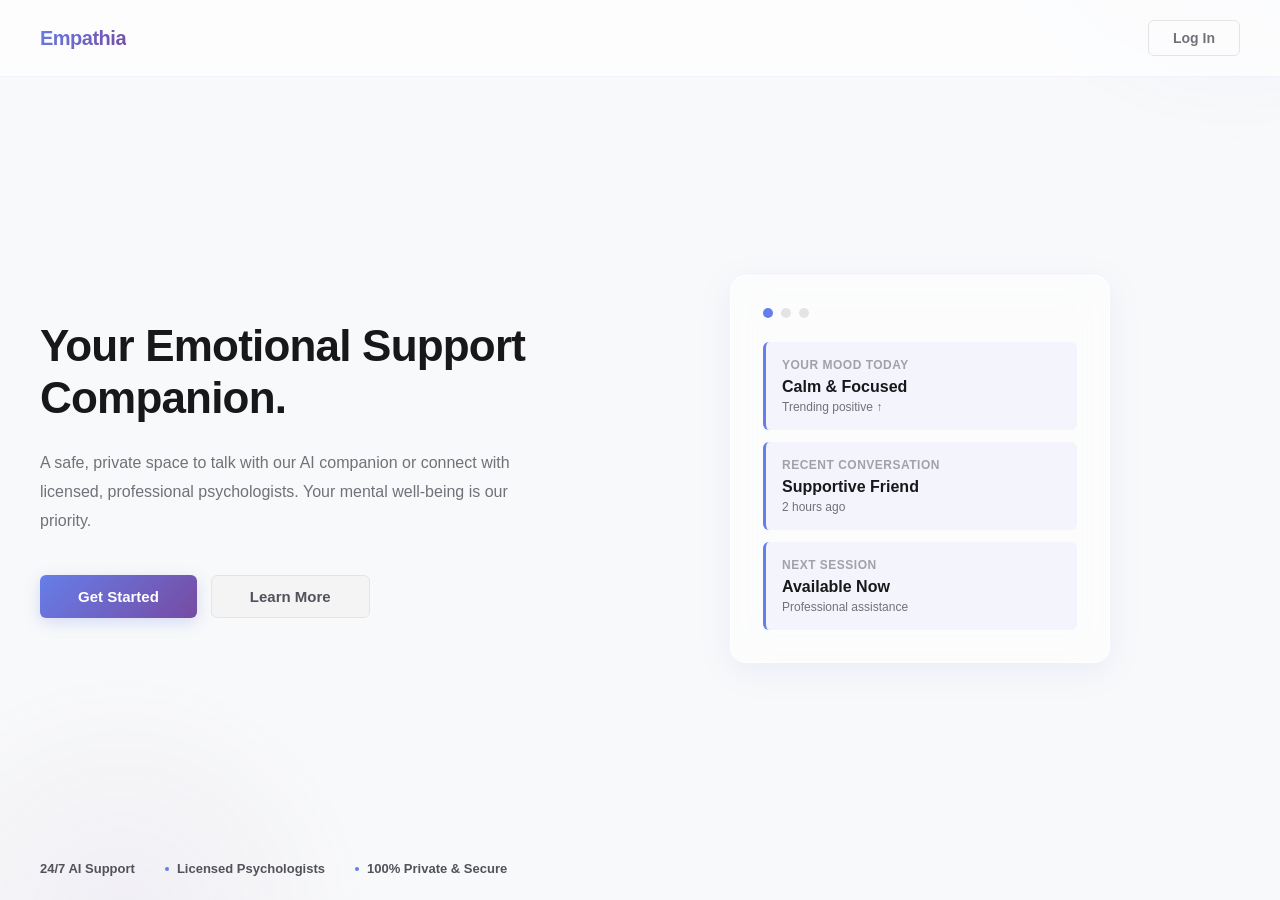
==== templates/landing.html @ 787e62e5 "Add psychologist features: profile management, session handling, rating system, and UI improvements" ====
<!DOCTYPE html>
<html lang="en">
<head>
    <meta charset="UTF-8">
    <meta name="viewport" content="width=device-width, initial-scale=1.0">
    <title>Empathia - Your Emotional Support Companion</title>
    <style>
        * {
            margin: 0;
            padding: 0;
            box-sizing: border-box;
        }

        html, body {
            height: 100%;
            overflow: hidden;
        }

        body {
            font-family: -apple-system, BlinkMacSystemFont, 'Segoe UI', Roboto, 'Helvetica Neue', sans-serif;
            background: #f8f9fa;
            position: relative;
        }

        /* Premium background with subtle glow */
        body::before {
            content: '';
            position: fixed;
            top: -50%;
            right: -20%;
            width: 600px;
            height: 600px;
            background: radial-gradient(circle, rgba(102, 126, 234, 0.08) 0%, transparent 70%);
            border-radius: 50%;
            pointer-events: none;
            z-index: 0;
        }

        body::after {
            content: '';
            position: fixed;
            bottom: -30%;
            left: -10%;
            width: 500px;
            height: 500px;
            background: radial-gradient(circle, rgba(118, 75, 162, 0.06) 0%, transparent 70%);
            border-radius: 50%;
            pointer-events: none;
            z-index: 0;
        }

        .container-full {
            height: 100vh;
            display: flex;
            flex-direction: column;
            position: relative;
            z-index: 1;
        }

        /* Navbar */
        .navbar {
            display: flex;
            justify-content: space-between;
            align-items: center;
            padding: 24px 60px;
            background: rgba(255, 255, 255, 0.7);
            backdrop-filter: blur(8px);
            border-bottom: 1px solid rgba(102, 126, 234, 0.08);
        }

        .logo {
            font-size: 20px;
            font-weight: 700;
            color: #3f3f46;
            letter-spacing: -0.5px;
            background: linear-gradient(135deg, #667eea 0%, #764ba2 100%);
            -webkit-background-clip: text;
            -webkit-text-fill-color: transparent;
            background-clip: text;
        }

        .nav-links {
            display: flex;
            gap: 20px;
            align-items: center;
        }

        .login-btn {
            background: transparent;
            color: #71717a;
            border: 1.5px solid #e4e4e7;
            padding: 9px 24px;
            border-radius: 6px;
            font-weight: 600;
            font-size: 14px;
            cursor: pointer;
            transition: all 0.3s ease;
            text-decoration: none;
            display: inline-block;
        }

        .login-btn:hover {
            background: #f4f4f5;
            border-color: #667eea;
            color: #667eea;
        }

        /* Main Content - Split Layout */
        .main-content {
            flex: 1;
            display: flex;
            align-items: center;
            justify-content: space-between;
            padding: 0 60px;
            overflow: hidden;
            gap: 60px;
        }

        .content-left {
            flex: 1;
            max-width: 520px;
        }

        .content-right {
            flex: 1;
            display: flex;
            align-items: center;
            justify-content: center;
        }

        /* Typography */
        .headline {
            font-size: 52px;
            font-weight: 800;
            color: #18181b;
            line-height: 1.2;
            margin-bottom: 24px;
            letter-spacing: -0.8px;
        }

        .subheadline {
            font-size: 16px;
            color: #71717a;
            line-height: 1.8;
            margin-bottom: 40px;
            font-weight: 400;
        }

        /* CTA Buttons */
        .cta-buttons {
            display: flex;
            gap: 14px;
            margin-bottom: 0;
        }

        .btn-primary {
            background: linear-gradient(135deg, #667eea 0%, #764ba2 100%);
            color: white;
            border: none;
            padding: 13px 38px;
            font-size: 15px;
            font-weight: 700;
            border-radius: 6px;
            cursor: pointer;
            transition: all 0.3s ease;
            text-decoration: none;
            display: inline-block;
            box-shadow: 0 4px 15px rgba(102, 126, 234, 0.25);
        }

        .btn-primary:hover {
            transform: translateY(-2px);
            box-shadow: 0 8px 25px rgba(102, 126, 234, 0.35);
        }

        .btn-secondary {
            background: #f4f4f5;
            color: #52525b;
            border: 1.5px solid #e4e4e7;
            padding: 11px 38px;
            font-size: 15px;
            font-weight: 700;
            border-radius: 6px;
            cursor: pointer;
            transition: all 0.3s ease;
            text-decoration: none;
            display: inline-block;
        }

        .btn-secondary:hover {
            background: #efefef;
            border-color: #d4d4d8;
            color: #18181b;
        }

        /* Dashboard Preview - Glassmorphic Card */
        .dashboard-preview {
            background: rgba(255, 255, 255, 0.5);
            backdrop-filter: blur(20px);
            border: 1px solid rgba(255, 255, 255, 0.8);
            border-radius: 16px;
            padding: 32px;
            box-shadow: 0 8px 32px rgba(102, 126, 234, 0.1);
            width: 100%;
            max-width: 380px;
            animation: float 6s ease-in-out infinite;
        }

        @keyframes float {
            0%, 100% { transform: translateY(0px); }
            50% { transform: translateY(-10px); }
        }

        .dashboard-header {
            display: flex;
            gap: 8px;
            margin-bottom: 24px;
        }

        .dot {
            width: 10px;
            height: 10px;
            border-radius: 50%;
            background: #e4e4e7;
        }

        .dot.active {
            background: #667eea;
        }

        .dashboard-item {
            background: rgba(102, 126, 234, 0.06);
            border-left: 3px solid #667eea;
            padding: 16px;
            border-radius: 6px;
            margin-bottom: 12px;
        }

        .dashboard-item:last-child {
            margin-bottom: 0;
        }

        .item-label {
            font-size: 12px;
            color: #a1a1aa;
            font-weight: 600;
            margin-bottom: 6px;
            text-transform: uppercase;
            letter-spacing: 0.5px;
        }

        .item-value {
            font-size: 16px;
            color: #18181b;
            font-weight: 700;
        }

        .item-meta {
            font-size: 12px;
            color: #71717a;
            margin-top: 4px;
        }

        /* Bottom Features */
        .bottom-features {
            padding: 0 60px 32px 60px;
            display: flex;
            justify-content: flex-start;
            align-items: center;
            gap: 40px;
            flex-wrap: wrap;
        }

        .feature-badge {
            color: #52525b;
            font-size: 13px;
            font-weight: 600;
            display: flex;
            align-items: center;
            gap: 8px;
        }

        .feature-icon {
            width: 4px;
            height: 4px;
            background: #667eea;
            border-radius: 50%;
        }

        .feature-badge:first-child .feature-icon {
            display: none;
        }

        /* Responsive */
        @media (max-width: 1400px) {
            .navbar {
                padding: 20px 40px;
            }

            .main-content {
                padding: 0 40px;
                gap: 40px;
            }

            .headline {
                font-size: 44px;
            }

            .bottom-features {
                padding: 0 40px 24px 40px;
                gap: 30px;
            }
        }

        @media (max-width: 1024px) {
            .navbar {
                padding: 18px 32px;
            }

            .main-content {
                padding: 0 32px;
                gap: 32px;
                flex-direction: column;
                justify-content: center;
            }

            .content-left,
            .content-right {
                max-width: 100%;
            }

            .headline {
                font-size: 40px;
            }

            .dashboard-preview {
                max-width: 100%;
            }

            .bottom-features {
                padding: 0 32px 20px 32px;
                gap: 24px;
            }
        }

        @media (max-width: 768px) {
            body::before,
            body::after {
                display: none;
            }

            .navbar {
                padding: 16px 20px;
                flex-direction: column;
                gap: 12px;
            }

            .main-content {
                padding: 24px 20px;
                gap: 24px;
            }

            .headline {
                font-size: 32px;
                margin-bottom: 18px;
            }

            .subheadline {
                font-size: 15px;
                margin-bottom: 32px;
            }

            .cta-buttons {
                flex-direction: column;
                gap: 10px;
            }

            .btn-primary,
            .btn-secondary {
                width: 100%;
                text-align: center;
                padding: 13px 24px;
            }

            .dashboard-preview {
                max-width: 100%;
                padding: 20px;
            }

            .bottom-features {
                flex-direction: column;
                gap: 12px;
                padding: 0 20px 16px 20px;
            }

            .feature-badge {
                font-size: 12px;
            }
        }

        @media (max-width: 640px) {
            .headline {
                font-size: 28px;
            }

            .subheadline {
                font-size: 14px;
            }
        }
    </style>
</head>
<body>
    <div class="container-full">
        <!-- Navbar -->
        <nav class="navbar">
            <div class="logo">Empathia</div>
            <div class="nav-links">
                <a href="/login" class="login-btn">Log In</a>
            </div>
        </nav>

        <!-- Main Content -->
        <div class="main-content">
            <!-- Left Content -->
            <div class="content-left">
                <h1 class="headline">Your Emotional Support Companion.</h1>
                <p class="subheadline">
                    A safe, private space to talk with our AI companion or connect with licensed, 
                    professional psychologists. Your mental well-being is our priority.
                </p>

                <!-- CTA Buttons -->
                <div class="cta-buttons">
                    <a href="/login" class="btn-primary">Get Started</a>
                    <button class="btn-secondary">Learn More</button>
                </div>
            </div>

            <!-- Right Content - Dashboard Preview -->
            <div class="content-right">
                <div class="dashboard-preview">
                    <div class="dashboard-header">
                        <div class="dot active"></div>
                        <div class="dot"></div>
                        <div class="dot"></div>
                    </div>

                    <div class="dashboard-item">
                        <div class="item-label">Your Mood Today</div>
                        <div class="item-value">Calm & Focused</div>
                        <div class="item-meta">Trending positive ↑</div>
                    </div>

                    <div class="dashboard-item">
                        <div class="item-label">Recent Conversation</div>
                        <div class="item-value">Supportive Friend</div>
                        <div class="item-meta">2 hours ago</div>
                    </div>

                    <div class="dashboard-item">
                        <div class="item-label">Next Session</div>
                        <div class="item-value">Available Now</div>
                        <div class="item-meta">Professional assistance</div>
                    </div>
                </div>
            </div>
        </div>

        <!-- Bottom Features -->
        <div class="bottom-features">
            <div class="feature-badge"><span class="feature-icon"></span>24/7 AI Support</div>
            <div class="feature-badge"><span class="feature-icon"></span>Licensed Psychologists</div>
            <div class="feature-badge"><span class="feature-icon"></span>100% Private & Secure</div>
        </div>
    </div>
</body>
</html>
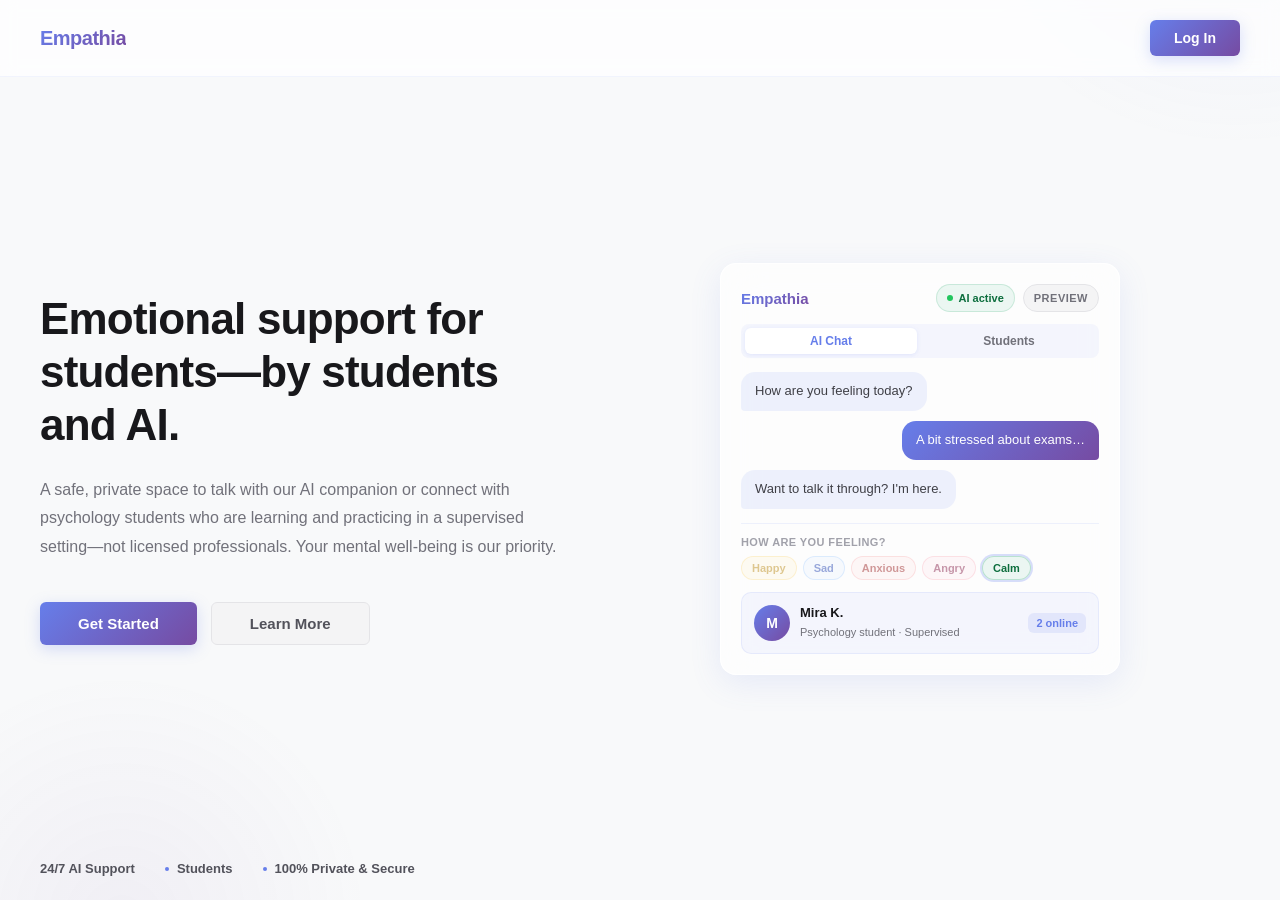
==== commit 809b69bf: "refactor-" ====
--- a/templates/landing.html
+++ b/templates/landing.html
@@ -85,24 +85,9 @@
             align-items: center;
         }
 
-        .login-btn {
-            background: transparent;
-            color: #71717a;
-            border: 1.5px solid #e4e4e7;
-            padding: 9px 24px;
-            border-radius: 6px;
-            font-weight: 600;
+        .navbar .btn-primary {
+            padding: 10px 24px;
             font-size: 14px;
-            cursor: pointer;
-            transition: all 0.3s ease;
-            text-decoration: none;
-            display: inline-block;
-        }
-
-        .login-btn:hover {
-            background: #f4f4f5;
-            border-color: #667eea;
-            color: #667eea;
         }
 
         /* Main Content - Split Layout */
@@ -193,72 +178,262 @@
             color: #18181b;
         }
 
-        /* Dashboard Preview - Glassmorphic Card */
+        /* Mini chat preview card (Concept A) */
         .dashboard-preview {
-            background: rgba(255, 255, 255, 0.5);
+            background: rgba(255, 255, 255, 0.65);
             backdrop-filter: blur(20px);
-            border: 1px solid rgba(255, 255, 255, 0.8);
+            border: 1px solid rgba(255, 255, 255, 0.9);
             border-radius: 16px;
-            padding: 32px;
-            box-shadow: 0 8px 32px rgba(102, 126, 234, 0.1);
+            padding: 20px;
+            box-shadow: 0 8px 32px rgba(102, 126, 234, 0.12);
             width: 100%;
-            max-width: 380px;
+            max-width: 400px;
             animation: float 6s ease-in-out infinite;
+            position: relative;
         }
 
         @keyframes float {
             0%, 100% { transform: translateY(0px); }
-            50% { transform: translateY(-10px); }
-        }
-
-        .dashboard-header {
-            display: flex;
+            50% { transform: translateY(-8px); }
+        }
+
+        .preview-chat-header {
+            display: flex;
+            justify-content: space-between;
+            align-items: center;
+            margin-bottom: 12px;
+            gap: 12px;
+        }
+
+        .preview-header-actions {
+            display: flex;
+            align-items: center;
             gap: 8px;
-            margin-bottom: 24px;
-        }
-
-        .dot {
-            width: 10px;
-            height: 10px;
-            border-radius: 50%;
-            background: #e4e4e7;
-        }
-
-        .dot.active {
-            background: #667eea;
-        }
-
-        .dashboard-item {
-            background: rgba(102, 126, 234, 0.06);
-            border-left: 3px solid #667eea;
-            padding: 16px;
-            border-radius: 6px;
-            margin-bottom: 12px;
-        }
-
-        .dashboard-item:last-child {
-            margin-bottom: 0;
-        }
-
-        .item-label {
-            font-size: 12px;
-            color: #a1a1aa;
+            flex-shrink: 0;
+        }
+
+        .preview-badge,
+        .preview-live-pill {
+            display: inline-flex;
+            align-items: center;
+            justify-content: center;
+            height: 28px;
+            padding: 0 10px;
+            border-radius: 20px;
+            font-size: 11px;
             font-weight: 600;
-            margin-bottom: 6px;
+            line-height: 1;
+            white-space: nowrap;
+        }
+
+        .preview-badge {
             text-transform: uppercase;
             letter-spacing: 0.5px;
-        }
-
-        .item-value {
-            font-size: 16px;
+            color: #71717a;
+            background: rgba(244, 244, 245, 0.95);
+            border: 1px solid #e4e4e7;
+        }
+
+        .preview-app-name {
+            font-size: 15px;
+            font-weight: 800;
+            background: linear-gradient(135deg, #667eea 0%, #764ba2 100%);
+            -webkit-background-clip: text;
+            -webkit-text-fill-color: transparent;
+            background-clip: text;
+        }
+
+        .preview-live-pill {
+            color: #0d6e3e;
+            background: rgba(134, 206, 171, 0.15);
+            border: 1px solid rgba(134, 206, 171, 0.35);
+            gap: 6px;
+        }
+
+        .preview-live-pill::before {
+            content: '';
+            width: 6px;
+            height: 6px;
+            border-radius: 50%;
+            background: #22c55e;
+            animation: pulse-dot 2s ease-in-out infinite;
+        }
+
+        @keyframes pulse-dot {
+            0%, 100% { opacity: 1; }
+            50% { opacity: 0.5; }
+        }
+
+        .preview-tabs {
+            display: flex;
+            gap: 6px;
+            margin-bottom: 14px;
+            background: rgba(102, 126, 234, 0.06);
+            padding: 4px;
+            border-radius: 8px;
+        }
+
+        .preview-tab {
+            flex: 1;
+            text-align: center;
+            font-size: 12px;
+            font-weight: 600;
+            color: #71717a;
+            padding: 6px 10px;
+            border-radius: 6px;
+        }
+
+        .preview-tab.active {
+            background: #fff;
+            color: #667eea;
+            box-shadow: 0 1px 4px rgba(102, 126, 234, 0.15);
+        }
+
+        .preview-messages {
+            display: flex;
+            flex-direction: column;
+            gap: 10px;
+            margin-bottom: 14px;
+            min-height: 120px;
+        }
+
+        .preview-bubble {
+            max-width: 88%;
+            padding: 10px 14px;
+            border-radius: 14px;
+            font-size: 13px;
+            line-height: 1.45;
+        }
+
+        .preview-bubble-ai {
+            align-self: flex-start;
+            background: rgba(102, 126, 234, 0.1);
+            color: #3f3f46;
+            border-bottom-left-radius: 4px;
+        }
+
+        .preview-bubble-user {
+            align-self: flex-end;
+            background: linear-gradient(135deg, #667eea 0%, #764ba2 100%);
+            color: #fff;
+            border-bottom-right-radius: 4px;
+        }
+
+        .preview-mood-section {
+            padding-top: 12px;
+            border-top: 1px solid rgba(102, 126, 234, 0.1);
+            margin-bottom: 12px;
+        }
+
+        .preview-mood-label {
+            display: block;
+            font-size: 11px;
+            font-weight: 600;
+            color: #a1a1aa;
+            text-transform: uppercase;
+            letter-spacing: 0.4px;
+            margin-bottom: 8px;
+        }
+
+        .preview-mood-chips {
+            display: flex;
+            flex-wrap: wrap;
+            gap: 6px;
+        }
+
+        .preview-mood-chip {
+            font-size: 11px;
+            font-weight: 600;
+            padding: 5px 10px;
+            border-radius: 20px;
+            border: 1px solid transparent;
+            opacity: 0.45;
+        }
+
+        .preview-mood-chip.active {
+            opacity: 1;
+            box-shadow: 0 0 0 2px rgba(102, 126, 234, 0.25);
+        }
+
+        .preview-mood-chip.mood-happy {
+            border-color: rgba(251, 191, 36, 0.4);
+            background: rgba(251, 191, 36, 0.12);
+            color: #b8860b;
+        }
+
+        .preview-mood-chip.mood-sad {
+            border-color: rgba(96, 165, 250, 0.4);
+            background: rgba(96, 165, 250, 0.1);
+            color: #1e40af;
+        }
+
+        .preview-mood-chip.mood-anxious {
+            border-color: rgba(248, 113, 113, 0.4);
+            background: rgba(248, 113, 113, 0.1);
+            color: #991b1b;
+        }
+
+        .preview-mood-chip.mood-angry {
+            border-color: rgba(251, 113, 133, 0.4);
+            background: rgba(251, 113, 133, 0.1);
+            color: #831843;
+        }
+
+        .preview-mood-chip.mood-calm {
+            border-color: rgba(134, 206, 171, 0.5);
+            background: rgba(134, 206, 171, 0.15);
+            color: #0d6e3e;
+        }
+
+        .preview-student-row {
+            display: flex;
+            align-items: center;
+            gap: 10px;
+            padding: 12px;
+            background: rgba(102, 126, 234, 0.06);
+            border-radius: 10px;
+            border: 1px solid rgba(102, 126, 234, 0.1);
+        }
+
+        .preview-avatar {
+            width: 36px;
+            height: 36px;
+            border-radius: 50%;
+            background: linear-gradient(135deg, #667eea 0%, #764ba2 100%);
+            color: #fff;
+            font-size: 14px;
+            font-weight: 700;
+            display: flex;
+            align-items: center;
+            justify-content: center;
+            flex-shrink: 0;
+        }
+
+        .preview-student-info {
+            flex: 1;
+            min-width: 0;
+        }
+
+        .preview-student-info strong {
+            display: block;
+            font-size: 13px;
             color: #18181b;
+            margin-bottom: 2px;
+        }
+
+        .preview-student-info span {
+            font-size: 11px;
+            color: #71717a;
+        }
+
+        .preview-online-count {
+            font-size: 11px;
             font-weight: 700;
-        }
-
-        .item-meta {
-            font-size: 12px;
-            color: #71717a;
-            margin-top: 4px;
+            color: #667eea;
+            background: rgba(102, 126, 234, 0.12);
+            padding: 4px 8px;
+            border-radius: 6px;
+            flex-shrink: 0;
         }
 
         /* Bottom Features */
@@ -291,6 +466,147 @@
             display: none;
         }
 
+        /* How it works modal */
+        body.modal-open {
+            overflow: hidden;
+        }
+
+        .modal-overlay {
+            position: fixed;
+            inset: 0;
+            background: rgba(24, 24, 27, 0.45);
+            backdrop-filter: blur(4px);
+            z-index: 100;
+            display: flex;
+            align-items: center;
+            justify-content: center;
+            padding: 24px;
+            opacity: 0;
+            visibility: hidden;
+            transition: opacity 0.25s ease, visibility 0.25s ease;
+        }
+
+        .modal-overlay.is-open {
+            opacity: 1;
+            visibility: visible;
+        }
+
+        .modal-dialog {
+            background: #fff;
+            border-radius: 16px;
+            max-width: 520px;
+            width: 100%;
+            padding: 32px;
+            box-shadow: 0 20px 60px rgba(102, 126, 234, 0.2);
+            position: relative;
+            transform: translateY(12px);
+            transition: transform 0.25s ease;
+        }
+
+        .modal-overlay.is-open .modal-dialog {
+            transform: translateY(0);
+        }
+
+        .modal-close {
+            position: absolute;
+            top: 16px;
+            right: 16px;
+            background: #f4f4f5;
+            border: none;
+            width: 36px;
+            height: 36px;
+            border-radius: 8px;
+            font-size: 22px;
+            line-height: 1;
+            color: #71717a;
+            cursor: pointer;
+            transition: background 0.2s ease, color 0.2s ease;
+        }
+
+        .modal-close:hover {
+            background: #e4e4e7;
+            color: #18181b;
+        }
+
+        .modal-title {
+            font-size: 24px;
+            font-weight: 800;
+            color: #18181b;
+            margin-bottom: 8px;
+            padding-right: 40px;
+        }
+
+        .modal-subtitle {
+            font-size: 14px;
+            color: #71717a;
+            margin-bottom: 24px;
+            line-height: 1.6;
+        }
+
+        .modal-steps {
+            list-style: none;
+            display: flex;
+            flex-direction: column;
+            gap: 16px;
+        }
+
+        .modal-step {
+            display: flex;
+            gap: 14px;
+            align-items: flex-start;
+        }
+
+        .step-number {
+            flex-shrink: 0;
+            width: 28px;
+            height: 28px;
+            border-radius: 50%;
+            background: linear-gradient(135deg, #667eea 0%, #764ba2 100%);
+            color: #fff;
+            font-size: 13px;
+            font-weight: 700;
+            display: flex;
+            align-items: center;
+            justify-content: center;
+        }
+
+        .step-content h3 {
+            font-size: 15px;
+            font-weight: 700;
+            color: #18181b;
+            margin-bottom: 4px;
+        }
+
+        .step-content p {
+            font-size: 14px;
+            color: #71717a;
+            line-height: 1.6;
+        }
+
+        .modal-footer-note {
+            margin-top: 20px;
+            padding-top: 16px;
+            border-top: 1px solid #e4e4e7;
+            font-size: 12px;
+            color: #a1a1aa;
+            line-height: 1.5;
+        }
+
+        @media (prefers-reduced-motion: reduce) {
+            .dashboard-preview {
+                animation: none;
+            }
+
+            .preview-live-pill::before {
+                animation: none;
+            }
+
+            .modal-overlay,
+            .modal-dialog {
+                transition: none;
+            }
+        }
+
         /* Responsive */
         @media (max-width: 1400px) {
             .navbar {
@@ -384,7 +700,21 @@
 
             .dashboard-preview {
                 max-width: 100%;
-                padding: 20px;
+                padding: 16px;
+            }
+
+            .preview-messages {
+                min-height: 100px;
+            }
+
+            .preview-bubble {
+                font-size: 12px;
+                padding: 8px 12px;
+            }
+
+            .preview-mood-chip {
+                font-size: 10px;
+                padding: 4px 8px;
             }
 
             .bottom-features {
@@ -408,6 +738,7 @@
             }
         }
     </style>
+    <script src="/static/landing.js"></script>
 </head>
 <body>
     <div class="container-full">
@@ -415,7 +746,7 @@
         <nav class="navbar">
             <div class="logo">Empathia</div>
             <div class="nav-links">
-                <a href="/login" class="login-btn">Log In</a>
+                <a href="/login" class="btn-primary">Log In</a>
             </div>
         </nav>
 
@@ -423,45 +754,62 @@
         <div class="main-content">
             <!-- Left Content -->
             <div class="content-left">
-                <h1 class="headline">Your Emotional Support Companion.</h1>
+                <h1 class="headline">Emotional support for students—by students and AI.</h1>
                 <p class="subheadline">
-                    A safe, private space to talk with our AI companion or connect with licensed, 
-                    professional psychologists. Your mental well-being is our priority.
+                    A safe, private space to talk with our AI companion or connect with psychology
+                    students who are learning and practicing in a supervised setting—not licensed
+                    professionals. Your mental well-being is our priority.
                 </p>
 
                 <!-- CTA Buttons -->
                 <div class="cta-buttons">
                     <a href="/login" class="btn-primary">Get Started</a>
-                    <button class="btn-secondary">Learn More</button>
+                    <button type="button" class="btn-secondary" id="learnMoreBtn" aria-haspopup="dialog">Learn More</button>
                 </div>
             </div>
 
-            <!-- Right Content - Dashboard Preview -->
+            <!-- Right Content - Mini chat preview -->
             <div class="content-right">
-                <div class="dashboard-preview">
-                    <div class="dashboard-header">
-                        <div class="dot active"></div>
-                        <div class="dot"></div>
-                        <div class="dot"></div>
+                <div class="dashboard-preview" aria-hidden="true">
+                    <div class="preview-chat-header">
+                        <span class="preview-app-name">Empathia</span>
+                        <div class="preview-header-actions">
+                            <span class="preview-live-pill">AI active</span>
+                            <span class="preview-badge">Preview</span>
+                        </div>
                     </div>
 
-                    <div class="dashboard-item">
-                        <div class="item-label">Your Mood Today</div>
-                        <div class="item-value">Calm & Focused</div>
-                        <div class="item-meta">Trending positive ↑</div>
+                    <div class="preview-tabs">
+                        <span class="preview-tab active">AI Chat</span>
+                        <span class="preview-tab">Students</span>
                     </div>
 
-                    <div class="dashboard-item">
-                        <div class="item-label">Recent Conversation</div>
-                        <div class="item-value">Supportive Friend</div>
-                        <div class="item-meta">2 hours ago</div>
+                    <div class="preview-messages">
+                        <div class="preview-bubble preview-bubble-ai">How are you feeling today?</div>
+                        <div class="preview-bubble preview-bubble-user">A bit stressed about exams…</div>
+                        <div class="preview-bubble preview-bubble-ai">Want to talk it through? I'm here.</div>
                     </div>
 
-                    <div class="dashboard-item">
-                        <div class="item-label">Next Session</div>
-                        <div class="item-value">Available Now</div>
-                        <div class="item-meta">Professional assistance</div>
+                    <div class="preview-mood-section">
+                        <span class="preview-mood-label">How are you feeling?</span>
+                        <div class="preview-mood-chips">
+                            <span class="preview-mood-chip mood-happy">Happy</span>
+                            <span class="preview-mood-chip mood-sad">Sad</span>
+                            <span class="preview-mood-chip mood-anxious">Anxious</span>
+                            <span class="preview-mood-chip mood-angry">Angry</span>
+                            <span class="preview-mood-chip mood-calm active">Calm</span>
+                        </div>
                     </div>
+
+                    <div class="preview-student-row">
+                        <div class="preview-avatar" aria-hidden="true">M</div>
+                        <div class="preview-student-info">
+                            <strong>Mira K.</strong>
+                            <span>Psychology student · Supervised</span>
+                        </div>
+                        <span class="preview-online-count">2 online</span>
+                    </div>
+
                 </div>
             </div>
         </div>
@@ -469,8 +817,47 @@
         <!-- Bottom Features -->
         <div class="bottom-features">
             <div class="feature-badge"><span class="feature-icon"></span>24/7 AI Support</div>
-            <div class="feature-badge"><span class="feature-icon"></span>Licensed Psychologists</div>
+            <div class="feature-badge"><span class="feature-icon"></span>Students</div>
             <div class="feature-badge"><span class="feature-icon"></span>100% Private & Secure</div>
+        </div>
+    </div>
+
+    <!-- How it works modal -->
+    <div class="modal-overlay" id="howItWorksModal" role="dialog" aria-labelledby="modalTitle" aria-hidden="true">
+        <div class="modal-dialog">
+            <button type="button" class="modal-close" id="modalCloseBtn" aria-label="Close">&times;</button>
+            <h2 class="modal-title" id="modalTitle">How Empathia Works</h2>
+            <p class="modal-subtitle">
+                Reflect on your own with AI, or connect with psychology students building real-world
+                experience under supervision.
+            </p>
+            <ol class="modal-steps">
+                <li class="modal-step">
+                    <span class="step-number">1</span>
+                    <div class="step-content">
+                        <h3>Create your account</h3>
+                        <p>Sign up as someone seeking support, or as a psychology student offering supervised practice sessions.</p>
+                    </div>
+                </li>
+                <li class="modal-step">
+                    <span class="step-number">2</span>
+                    <div class="step-content">
+                        <h3>Chat with AI or a student</h3>
+                        <p>Use the AI companion anytime for reflection and mood tracking, or request a session with a student psychologist when you want human connection.</p>
+                    </div>
+                </li>
+                <li class="modal-step">
+                    <span class="step-number">3</span>
+                    <div class="step-content">
+                        <h3>Track your progress</h3>
+                        <p>Log how you feel over time and continue conversations in a private space designed for emotional support.</p>
+                    </div>
+                </li>
+            </ol>
+            <p class="modal-footer-note">
+                Student psychologists on this platform are in training and are not licensed clinicians.
+                Empathia is not for emergencies—please contact local crisis services if you need immediate help.
+            </p>
         </div>
     </div>
 </body>
